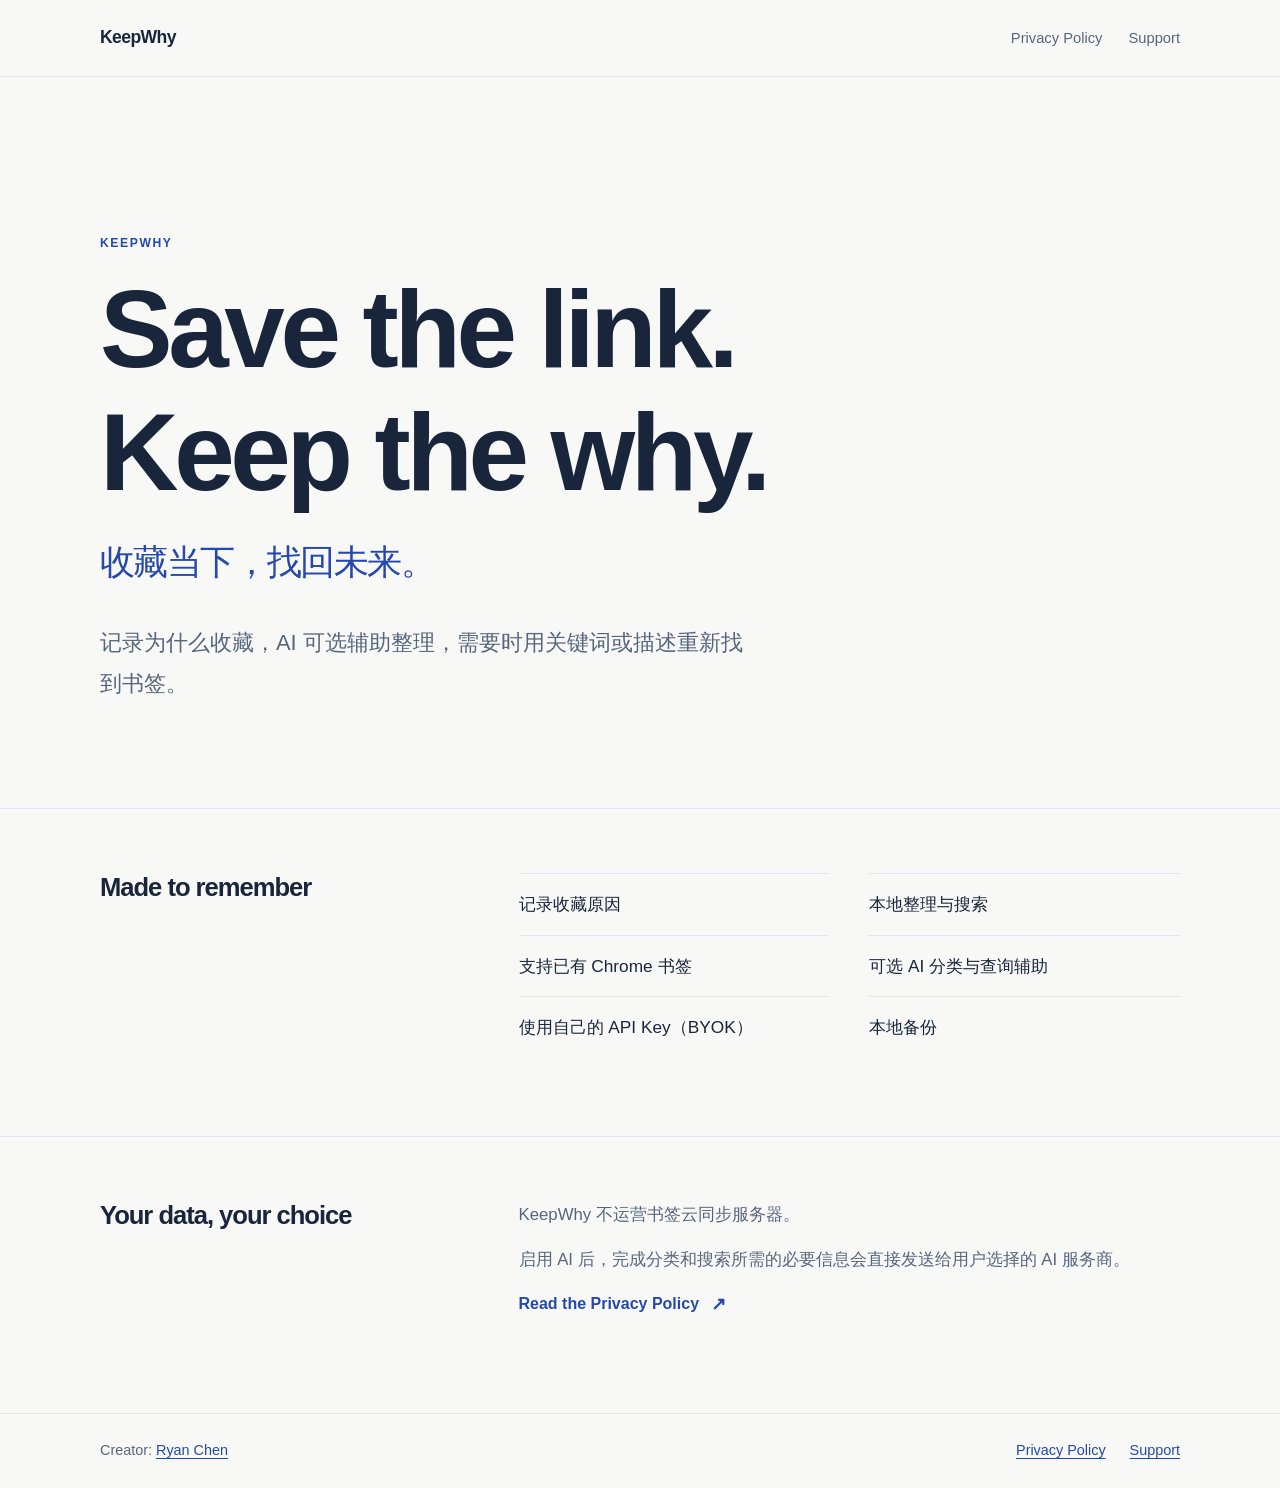
==== keepwhy/index.html @ d6aa6e75 "feat: publish KeepWhy public pages" ====
<!doctype html>
<html lang="en">
<head>
  <meta charset="utf-8">
  <meta name="viewport" content="width=device-width, initial-scale=1">
  <meta name="description" content="KeepWhy helps you save the link and keep the reason you saved it.">
  <title>KeepWhy — Save the link. Keep the why.</title>
  <link rel="stylesheet" href="/styles.css">
</head>
<body>
  <header class="site-header"><div class="shell"><a class="brand" href="/keepwhy/">KeepWhy</a><nav class="nav" aria-label="KeepWhy"><a href="/keepwhy/privacy/">Privacy Policy</a><a href="/keepwhy/support/">Support</a></nav></div></header>
  <main>
    <section class="shell hero">
      <p class="eyebrow">KeepWhy</p>
      <h1>Save the link.<br>Keep the why.</h1>
      <span class="zh" lang="zh-Hans">收藏当下，找回未来。</span>
      <p class="hero-copy" lang="zh-Hans">记录为什么收藏，AI 可选辅助整理，需要时用关键词或描述重新找到书签。</p>
    </section>
    <section class="product-section"><div class="shell section-grid"><h2>Made to remember</h2><ul class="feature-list"><li>记录收藏原因</li><li>本地整理与搜索</li><li>支持已有 Chrome 书签</li><li>可选 AI 分类与查询辅助</li><li>使用自己的 API Key（BYOK）</li><li>本地备份</li></ul></div></section>
    <section class="product-section"><div class="shell section-grid"><h2>Your data, your choice</h2><div><p class="disclosure" lang="zh-Hans">KeepWhy 不运营书签云同步服务器。</p><p class="disclosure" lang="zh-Hans">启用 AI 后，完成分类和搜索所需的必要信息会直接发送给用户选择的 AI 服务商。</p><p><a class="text-link" href="/keepwhy/privacy/">Read the Privacy Policy</a></p></div></div></section>
  </main>
  <footer class="site-footer"><div class="shell"><p>Creator: <a href="https://x.com/ryanchenxr" target="_blank" rel="noopener noreferrer">Ryan Chen</a></p><nav class="footer-links" aria-label="Footer"><a href="/keepwhy/privacy/">Privacy Policy</a><a href="/keepwhy/support/">Support</a></nav></div></footer>
</body>
</html>
---- styles.css ----
:root {
  color-scheme: light;
  --paper: #f8f9f7;
  --surface: #ffffff;
  --ink: #18253b;
  --muted: #57667c;
  --blue: #315bd5;
  --blue-deep: #2448ad;
  --line: #dfe5ec;
}

* { box-sizing: border-box; }
html { scroll-behavior: smooth; }
body {
  margin: 0;
  background: var(--paper);
  color: var(--ink);
  font-family: -apple-system, BlinkMacSystemFont, "Segoe UI", sans-serif;
  -webkit-font-smoothing: antialiased;
  line-height: 1.65;
}
a { color: var(--blue-deep); text-underline-offset: .18em; }
a:hover { color: var(--blue); }
a:focus-visible { outline: 3px solid var(--blue); outline-offset: 4px; border-radius: 3px; }
.shell { width: min(100% - 48px, 1080px); margin-inline: auto; }
.site-header { border-bottom: 1px solid var(--line); }
.site-header .shell { min-height: 76px; display: flex; align-items: center; justify-content: space-between; gap: 24px; }
.brand { color: var(--ink); font-size: 1.1rem; font-weight: 720; letter-spacing: -.035em; text-decoration: none; white-space: nowrap; }
.nav { display: flex; flex-wrap: wrap; gap: 10px 26px; font-size: .92rem; }
.nav a { color: var(--muted); text-decoration: none; }
.nav a:hover, .nav a[aria-current="page"] { color: var(--blue-deep); }
.root-main { min-height: calc(100dvh - 150px); display: grid; align-content: center; padding-block: 88px; }
.eyebrow { margin: 0 0 16px; color: var(--blue-deep); font-size: .76rem; font-weight: 700; letter-spacing: .13em; text-transform: uppercase; }
h1, h2, h3 { line-height: 1.13; letter-spacing: -.04em; }
h1 { margin: 0; font-size: clamp(3.4rem, 9vw, 6.8rem); font-weight: 720; }
.root-intro { max-width: 36rem; margin: 22px 0 40px; color: var(--muted); font-size: clamp(1.15rem, 2.3vw, 1.45rem); }
.text-link { display: inline-flex; align-items: center; gap: 12px; font-weight: 650; text-decoration: none; }
.text-link::after { content: "↗"; font-size: 1.1em; }
.hero { padding-block: clamp(88px, 13vw, 156px) 104px; }
.hero h1 { max-width: 850px; }
.hero .zh { display: block; margin-top: 18px; color: var(--blue-deep); font-size: clamp(1.45rem, 3vw, 2.2rem); font-weight: 560; letter-spacing: -.045em; }
.hero-copy { max-width: 650px; margin: 32px 0 0; color: var(--muted); font-size: clamp(1.13rem, 2vw, 1.37rem); line-height: 1.85; }
.product-section { border-top: 1px solid var(--line); padding-block: 64px 78px; }
.section-grid { display: grid; grid-template-columns: minmax(180px, .65fr) minmax(0, 1.35fr); gap: clamp(30px, 8vw, 100px); }
.section-grid h2 { margin: 0; font-size: 1.6rem; }
.feature-list { display: grid; grid-template-columns: repeat(2, minmax(0, 1fr)); gap: 0 40px; margin: 0; padding: 0; list-style: none; }
.feature-list li { padding: 16px 0; border-top: 1px solid var(--line); font-size: 1.08rem; }
.disclosure { max-width: 620px; margin: 0; color: var(--muted); font-size: 1.05rem; }
.disclosure + .disclosure { margin-top: 18px; }
.site-footer { border-top: 1px solid var(--line); color: var(--muted); }
.site-footer .shell { min-height: 74px; display: flex; align-items: center; justify-content: space-between; gap: 16px; font-size: .9rem; }
.site-footer p { margin: 0; }
.footer-links { display: flex; flex-wrap: wrap; gap: 10px 24px; }
.content-page { width: min(100% - 48px, 720px); margin: 0 auto; padding-block: 72px 110px; }
.content-page h1 { font-size: clamp(2.55rem, 6vw, 4.1rem); }
.page-lead { margin: 18px 0 52px; color: var(--muted); font-size: 1.08rem; }
.policy { overflow-wrap: anywhere; }
.policy h2 { margin: 54px 0 18px; font-size: 1.55rem; }
.policy p { margin: 0 0 18px; }
.policy ul { padding-left: 1.4rem; }
.policy li { margin: 8px 0; }
.policy code { font-size: .92em; background: #edf1f5; padding: .13em .34em; border-radius: 4px; }
.support-topics { margin: 0 0 36px; padding-left: 1.3rem; }
.support-topics li { margin: 8px 0; }
.contact-block { border-top: 1px solid var(--line); padding-top: 28px; }
.contact-block p { margin: 0 0 10px; }
@media (max-width: 680px) {
  .shell, .content-page { width: min(100% - 36px, 1080px); }
  .site-header .shell { min-height: 68px; align-items: flex-start; flex-direction: column; justify-content: center; padding-block: 13px; gap: 6px; }
  .nav { gap: 8px 18px; }
  .root-main { min-height: calc(100dvh - 150px); }
  .hero { padding-block: 78px 80px; }
  .section-grid { grid-template-columns: 1fr; gap: 26px; }
  .feature-list { grid-template-columns: 1fr; }
  .site-footer .shell { align-items: flex-start; flex-direction: column; padding-block: 22px; }
  .content-page { padding-block: 56px 85px; }
}
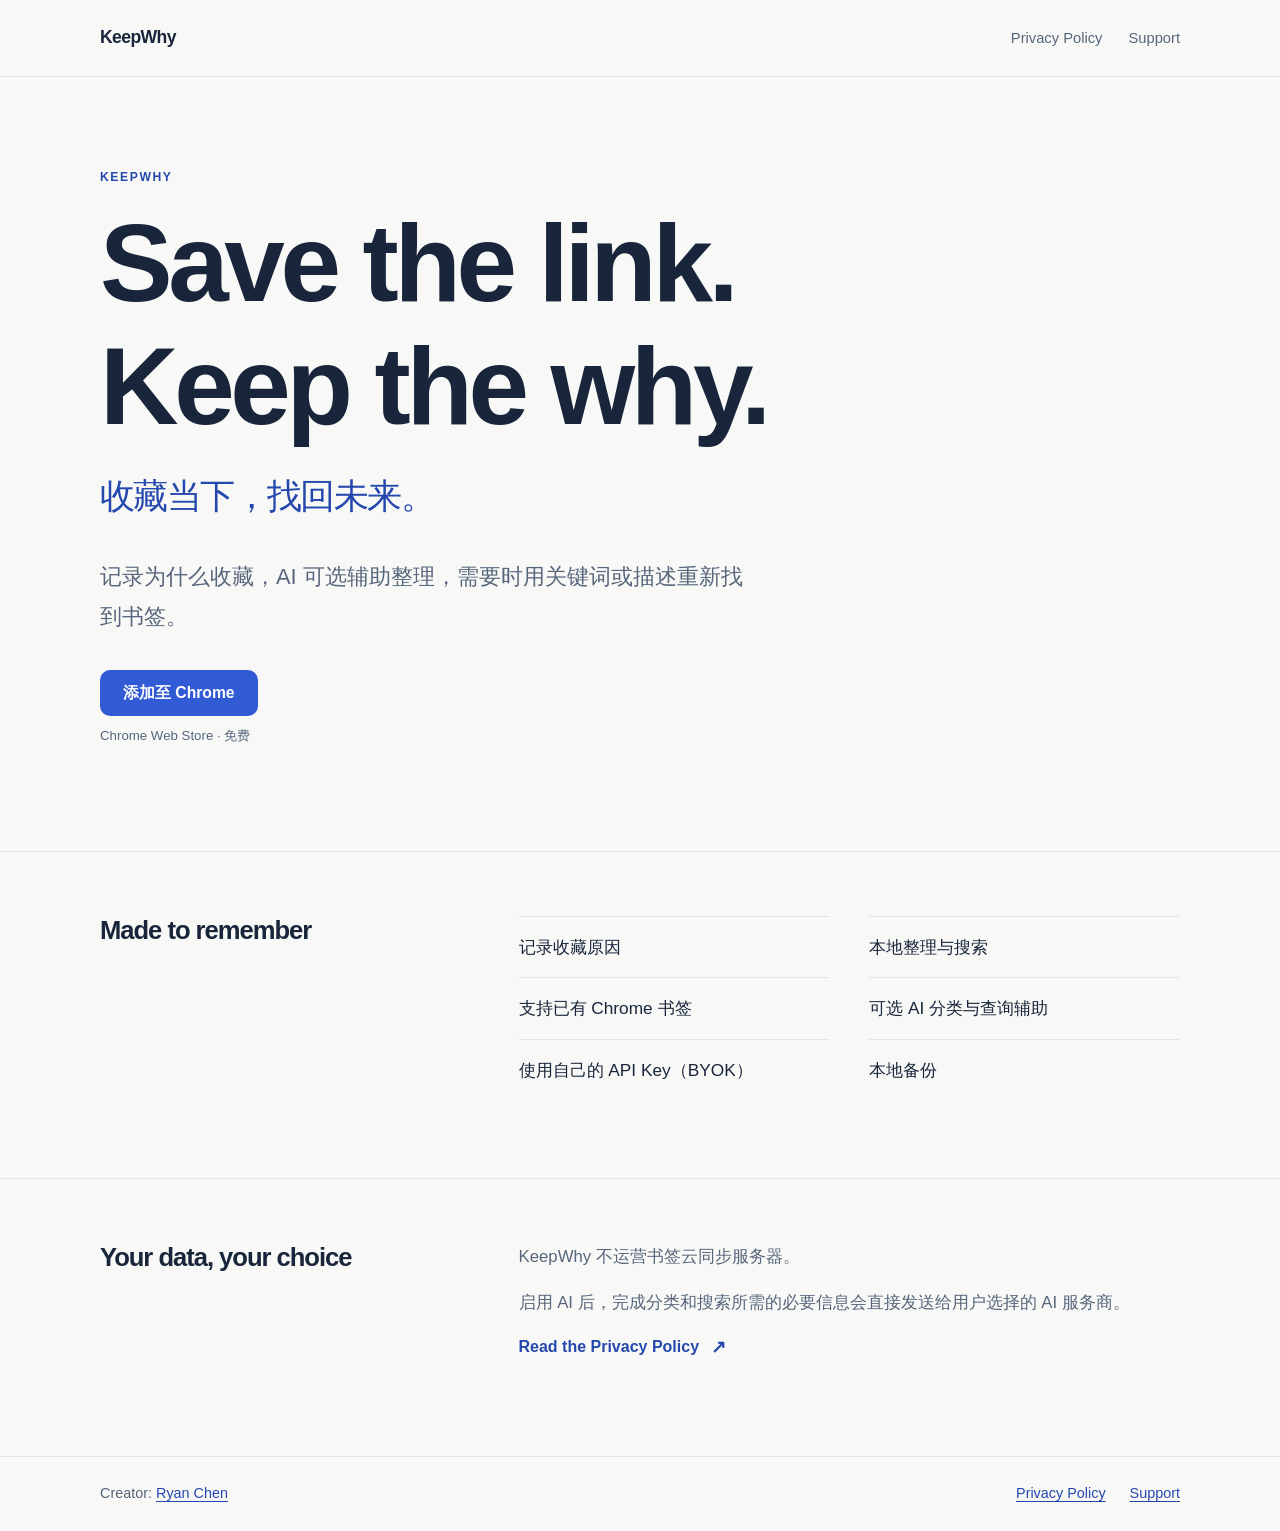
==== commit 30235701: "feat: add KeepWhy Chrome Web Store links" ====
--- a/keepwhy/index.html
+++ b/keepwhy/index.html
@@ -5,6 +5,8 @@
   <meta name="viewport" content="width=device-width, initial-scale=1">
   <meta name="description" content="KeepWhy helps you save the link and keep the reason you saved it.">
   <title>KeepWhy — Save the link. Keep the why.</title>
+  <link rel="icon" type="image/png" sizes="32x32" href="/favicon.png">
+  <link rel="icon" type="image/svg+xml" href="/favicon.svg">
   <link rel="stylesheet" href="/styles.css">
 </head>
 <body>
@@ -15,6 +17,7 @@
       <h1>Save the link.<br>Keep the why.</h1>
       <span class="zh" lang="zh-Hans">收藏当下，找回未来。</span>
       <p class="hero-copy" lang="zh-Hans">记录为什么收藏，AI 可选辅助整理，需要时用关键词或描述重新找到书签。</p>
+      <div class="hero-install"><a class="store-button" href="https://chromewebstore.google.com/detail/keepwhy/lhbjpjcpfcjhnpeenldkhgpebkfkfhkk" target="_blank" rel="noopener noreferrer" lang="zh-Hans">添加至 Chrome</a><p class="store-meta" lang="zh-Hans">Chrome Web Store · 免费</p></div>
     </section>
     <section class="product-section"><div class="shell section-grid"><h2>Made to remember</h2><ul class="feature-list"><li>记录收藏原因</li><li>本地整理与搜索</li><li>支持已有 Chrome 书签</li><li>可选 AI 分类与查询辅助</li><li>使用自己的 API Key（BYOK）</li><li>本地备份</li></ul></div></section>
     <section class="product-section"><div class="shell section-grid"><h2>Your data, your choice</h2><div><p class="disclosure" lang="zh-Hans">KeepWhy 不运营书签云同步服务器。</p><p class="disclosure" lang="zh-Hans">启用 AI 后，完成分类和搜索所需的必要信息会直接发送给用户选择的 AI 服务商。</p><p><a class="text-link" href="/keepwhy/privacy/">Read the Privacy Policy</a></p></div></div></section>
--- a/styles.css
+++ b/styles.css
@@ -34,12 +34,19 @@
 h1, h2, h3 { line-height: 1.13; letter-spacing: -.04em; }
 h1 { margin: 0; font-size: clamp(3.4rem, 9vw, 6.8rem); font-weight: 720; }
 .root-intro { max-width: 36rem; margin: 22px 0 40px; color: var(--muted); font-size: clamp(1.15rem, 2.3vw, 1.45rem); }
+.root-store { margin: 8px 0 0; font-size: .9rem; }
+.root-store a { color: var(--muted); text-decoration: none; }
+.root-store a:hover { color: var(--blue-deep); }
 .text-link { display: inline-flex; align-items: center; gap: 12px; font-weight: 650; text-decoration: none; }
 .text-link::after { content: "↗"; font-size: 1.1em; }
-.hero { padding-block: clamp(88px, 13vw, 156px) 104px; }
+.hero { padding-block: clamp(72px, 7vw, 104px) 104px; }
 .hero h1 { max-width: 850px; }
 .hero .zh { display: block; margin-top: 18px; color: var(--blue-deep); font-size: clamp(1.45rem, 3vw, 2.2rem); font-weight: 560; letter-spacing: -.045em; }
 .hero-copy { max-width: 650px; margin: 32px 0 0; color: var(--muted); font-size: clamp(1.13rem, 2vw, 1.37rem); line-height: 1.85; }
+.hero-install { margin-top: 32px; }
+.store-button { display: inline-flex; align-items: center; justify-content: center; min-height: 46px; padding: 9px 23px; border-radius: 10px; background: var(--blue); color: #fff; font-size: .98rem; font-weight: 650; text-decoration: none; }
+.store-button:hover { background: var(--blue-deep); color: #fff; }
+.store-meta { margin: 9px 0 0; color: var(--muted); font-size: .83rem; }
 .product-section { border-top: 1px solid var(--line); padding-block: 64px 78px; }
 .section-grid { display: grid; grid-template-columns: minmax(180px, .65fr) minmax(0, 1.35fr); gap: clamp(30px, 8vw, 100px); }
 .section-grid h2 { margin: 0; font-size: 1.6rem; }
@@ -62,6 +69,7 @@
 .policy code { font-size: .92em; background: #edf1f5; padding: .13em .34em; border-radius: 4px; }
 .support-topics { margin: 0 0 36px; padding-left: 1.3rem; }
 .support-topics li { margin: 8px 0; }
+.support-store { margin: 0 0 34px; font-size: .95rem; }
 .contact-block { border-top: 1px solid var(--line); padding-top: 28px; }
 .contact-block p { margin: 0 0 10px; }
 @media (max-width: 680px) {
